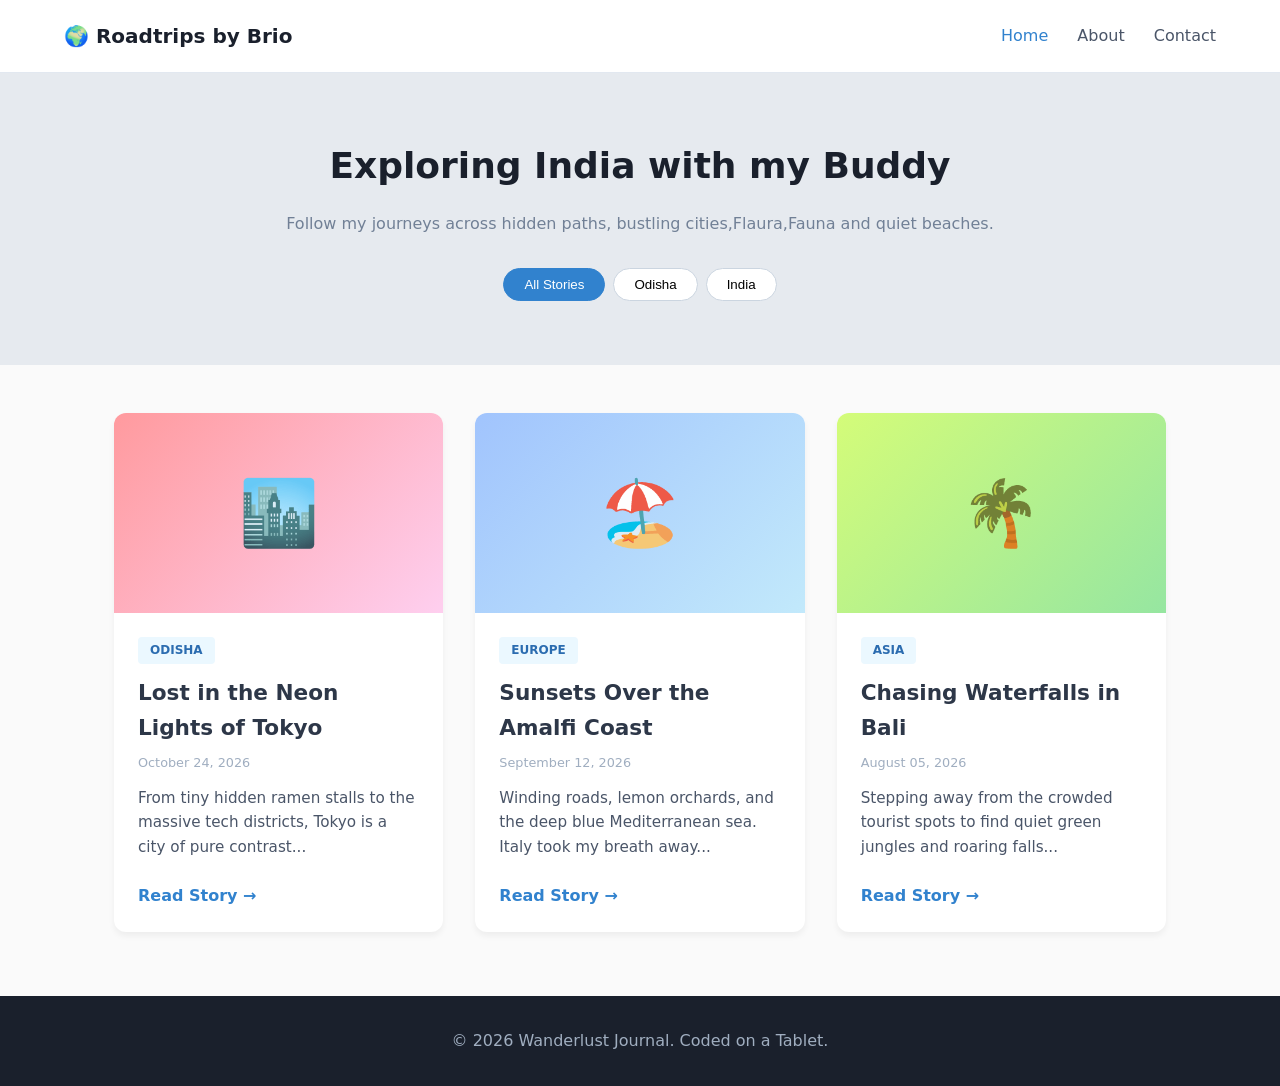
==== index.html @ 3a5d1b6c "Add files via upload" ====
<!DOCTYPE html>
<html lang="en">
<head>
    <meta charset="UTF-8">
    <meta name="viewport" content="width=device-width, initial-scale=1.0">
    <title>My Wanderlust Journal</title>
    <link rel="stylesheet" href="style.css">
</head>
<body>

    <!-- Header & Navigation -->
    <header>
        <div class="logo">🌍 Roadtrips by Brio</div>
        <nav>
            <a href="index.html" class="active">Home</a>
            <a href="#about">About</a>
            <a href="#contact">Contact</a>
        </nav>
    </header>

    <!-- Hero Section -->
    <section class="hero">
        <h1>Exploring India with my Buddy</h1>
        <p>Follow my journeys across hidden paths, bustling cities,Flaura,Fauna and quiet beaches.</p>
        <div class="filter-controls">
            <button class="filter-btn active" data-target="all">All Stories</button>
            <button class="filter-btn" data-target="odisha">Odisha</button>
            <button class="filter-btn" data-target="india">India</button>
        </div>
    </section>

    <!-- Blog Grid -->
    <main class="blog-container">
        <!-- Blog Post 1 -->
        <article class="blog-card" data-category="odisha">
            <div class="card-image bg-tokyo">🏙️</div>
            <div class="card-content">
                <span class="tag">Odisha</span>
                <h2>Lost in the Neon Lights of Tokyo</h2>
                <p class="date">October 24, 2026</p>
                <p class="excerpt">From tiny hidden ramen stalls to the massive tech districts, Tokyo is a city of pure contrast...</p>
                <a href="puducherry_ooty_trip.html" class="read-more">Read Story →</a>
            </div>
        </article>

        <!-- Blog Post 2 -->
        <article class="blog-card" data-category="europe">
            <div class="card-image bg-amalfi">🏖️</div>
            <div class="card-content">
                <span class="tag">Europe</span>
                <h2>Sunsets Over the Amalfi Coast</h2>
                <p class="date">September 12, 2026</p>
                <p class="excerpt">Winding roads, lemon orchards, and the deep blue Mediterranean sea. Italy took my breath away...</p>
                <a href="#" class="read-more">Read Story →</a>
            </div>
        </article>

        <!-- Blog Post 3 -->
        <article class="blog-card" data-category="asia">
            <div class="card-image bg-bali">🌴</div>
            <div class="card-content">
                <span class="tag">Asia</span>
                <h2>Chasing Waterfalls in Bali</h2>
                <p class="date">August 05, 2026</p>
                <p class="excerpt">Stepping away from the crowded tourist spots to find quiet green jungles and roaring falls...</p>
                <a href="#" class="read-more">Read Story →</a>
            </div>
        </article>
    </main>

    <!-- Footer -->
    <footer>
        <p>&copy; 2026 Wanderlust Journal. Coded on a Tablet.</p>
    </footer>

    <script src="script.js"></script>
</body>
</html>
---- style.css ----
* {
    box-sizing: border-box;
    margin: 0;
    padding: 0;
}

body {
    font-family: system-ui, -apple-system, sans-serif;
    background-color: #fafafa;
    color: #2d3748;
    line-height: 1.6;
}

/* Header & Nav */
header {
    background: #fff;
    display: flex;
    justify-content: space-between;
    align-items: center;
    padding: 1.25rem 5%;
    border-bottom: 1px solid #e2e8f0;
    position: sticky;
    top: 0;
    z-index: 100;
}

.logo {
    font-size: 1.25rem;
    font-weight: 700;
    color: #1a202c;
}

nav a {
    text-decoration: none;
    color: #4a5568;
    margin-left: 1.5rem;
    font-weight: 500;
    transition: color 0.2s;
}

nav a:hover, nav a.active {
    color: #3182ce;
}

/* Hero Section */
.hero {
    background: linear-gradient(rgba(0,0,0,0.03), rgba(0,0,0,0.03)), #edf2f7;
    text-align: center;
    padding: 4rem 1rem;
}

.hero h1 {
    font-size: 2.25rem;
    color: #1a202c;
    margin-bottom: 1rem;
}

.hero p {
    color: #718096;
    margin-bottom: 2rem;
}

.filter-controls {
    display: flex;
    justify-content: center;
    gap: 0.5rem;
}

.filter-btn {
    background: #fff;
    border: 1px solid #cbd5e0;
    padding: 0.5rem 1.25rem;
    border-radius: 20px;
    cursor: pointer;
    font-weight: 500;
}

.filter-btn.active {
    background: #3182ce;
    color: white;
    border-color: #3182ce;
}

/* Blog Grid */
.blog-container {
    max-width: 1100px;
    margin: 3rem auto;
    padding: 0 1.5rem;
    display: grid;
    grid-template-columns: repeat(auto-fit, minmax(300px, 1fr));
    gap: 2rem;
}

.blog-card {
    background: #fff;
    border-radius: 12px;
    overflow: hidden;
    box-shadow: 0 4px 6px rgba(0,0,0,0.05);
    transition: transform 0.2s;
    display: flex;
    flex-direction: column;
}

.blog-card:hover {
    transform: translateY(-4px);
}

.card-image {
    height: 200px;
    background: #e2e8f0;
    display: flex;
    align-items: center;
    justify-content: center;
    font-size: 4rem;
}

/* Placeholder gradient backgrounds */
.bg-tokyo { background: linear-gradient(135deg, #ff9a9e, #fecfef); }
.bg-amalfi { background: linear-gradient(135deg, #a1c4fd, #c2e9fb); }
.bg-bali { background: linear-gradient(135deg, #d4fc79, #96e6a1); }

.card-content {
    padding: 1.5rem;
    display: flex;
    flex-direction: column;
    flex-grow: 1;
}

.tag {
    align-self: flex-start;
    background: #ebf8ff;
    color: #2b6cb0;
    font-size: 0.75rem;
    font-weight: 700;
    padding: 0.25rem 0.75rem;
    border-radius: 4px;
    text-transform: uppercase;
    margin-bottom: 0.75rem;
}

.blog-card h2 {
    font-size: 1.35rem;
    margin-bottom: 0.5rem;
    color: #2d3748;
}

.date {
    font-size: 0.8rem;
    color: #a0aec0;
    margin-bottom: 0.75rem;
}

.excerpt {
    color: #4a5568;
    font-size: 0.95rem;
    margin-bottom: 1.5rem;
    flex-grow: 1;
}

.read-more {
    text-decoration: none;
    color: #3182ce;
    font-weight: 600;
}

.read-more:hover {
    text-decoration: underline;
}

/* Hide utility class */
.hidden-card {
    display: none !important;
}

/* Footer */
footer {
    text-align: center;
    padding: 2rem;
    background: #1a202c;
    color: #a0aec0;
    margin-top: 4rem;
}

/* Individual Article Page Styles */
.article-container {
    max-width: 800px;
    margin: 2rem auto;
    padding: 0 1.5rem;
}

.back-link {
    display: inline-block;
    text-decoration: none;
    color: #3182ce;
    font-weight: 500;
    margin-bottom: 1.5rem;
    transition: transform 0.2s;
}

.back-link:hover {
    transform: translateX(-4px);
}

.full-post h1 {
    font-size: 2.5rem;
    color: #1a202c;
    line-height: 1.2;
    margin: 0.5rem 0 1rem 0;
}

.article-hero {
    height: 350px;
    border-radius: 12px;
    display: flex;
    align-items: center;
    justify-content: center;
    font-size: 6rem;
    margin: 2rem 0;
}

.article-body h3 {
    font-size: 1.5rem;
    color: #2d3748;
    margin: 2rem 0 1rem 0;
}

.article-body p {
    font-size: 1.1rem;
    color: #4a5568;
    line-height: 1.8;
    margin-bottom: 1.5rem;
}
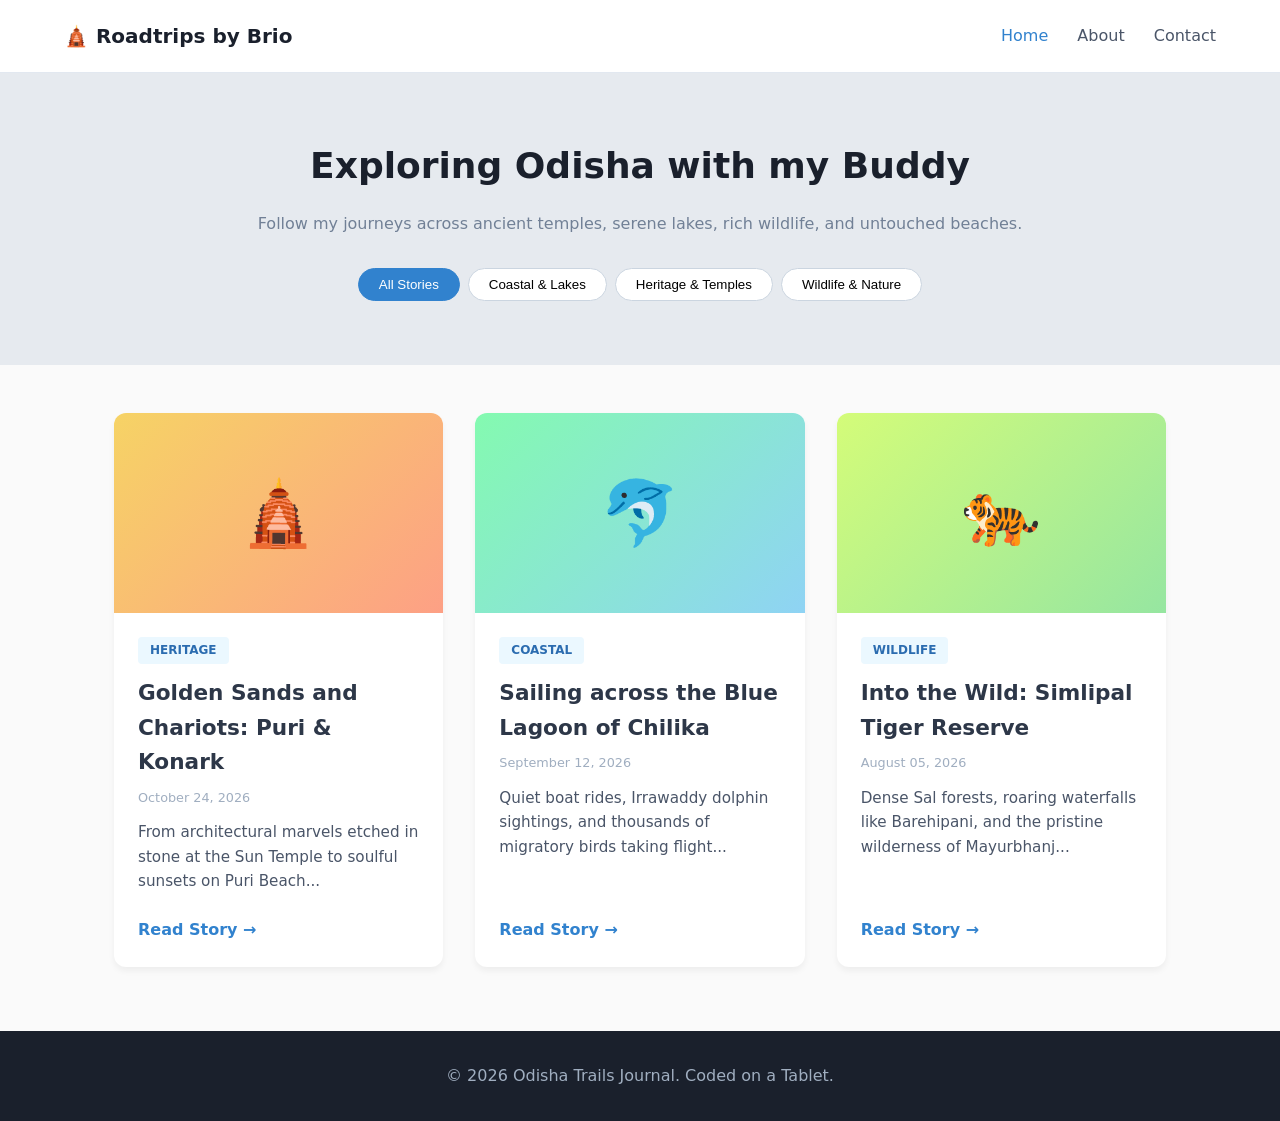
==== commit 24c2a0dd: "Add files via upload" ====
--- a/index.html
+++ b/index.html
@@ -3,14 +3,14 @@
 <head>
     <meta charset="UTF-8">
     <meta name="viewport" content="width=device-width, initial-scale=1.0">
-    <title>My Wanderlust Journal</title>
+    <title>Odisha Trails - Travel Journal</title>
     <link rel="stylesheet" href="style.css">
 </head>
 <body>
 
     <!-- Header & Navigation -->
     <header>
-        <div class="logo">🌍 Roadtrips by Brio</div>
+        <div class="logo">🛕 Roadtrips by Brio</div>
         <nav>
             <a href="index.html" class="active">Home</a>
             <a href="#about">About</a>
@@ -20,49 +20,50 @@
 
     <!-- Hero Section -->
     <section class="hero">
-        <h1>Exploring India with my Buddy</h1>
-        <p>Follow my journeys across hidden paths, bustling cities,Flaura,Fauna and quiet beaches.</p>
+        <h1>Exploring Odisha with my Buddy</h1>
+        <p>Follow my journeys across ancient temples, serene lakes, rich wildlife, and untouched beaches.</p>
         <div class="filter-controls">
             <button class="filter-btn active" data-target="all">All Stories</button>
-            <button class="filter-btn" data-target="odisha">Odisha</button>
-            <button class="filter-btn" data-target="india">India</button>
+            <button class="filter-btn" data-target="coastal">Coastal & Lakes</button>
+            <button class="filter-btn" data-target="heritage">Heritage & Temples</button>
+            <button class="filter-btn" data-target="wildlife">Wildlife & Nature</button>
         </div>
     </section>
 
     <!-- Blog Grid -->
     <main class="blog-container">
         <!-- Blog Post 1 -->
-        <article class="blog-card" data-category="odisha">
-            <div class="card-image bg-tokyo">🏙️</div>
+        <article class="blog-card" data-category="heritage">
+            <div class="card-image bg-konark">🛕</div>
             <div class="card-content">
-                <span class="tag">Odisha</span>
-                <h2>Lost in the Neon Lights of Tokyo</h2>
+                <span class="tag">Heritage</span>
+                <h2>Golden Sands and Chariots: Puri & Konark</h2>
                 <p class="date">October 24, 2026</p>
-                <p class="excerpt">From tiny hidden ramen stalls to the massive tech districts, Tokyo is a city of pure contrast...</p>
-                <a href="puducherry_ooty_trip.html" class="read-more">Read Story →</a>
+                <p class="excerpt">From architectural marvels etched in stone at the Sun Temple to soulful sunsets on Puri Beach...</p>
+                <a href="puri_konark_trip.html" class="read-more">Read Story →</a>
             </div>
         </article>
 
         <!-- Blog Post 2 -->
-        <article class="blog-card" data-category="europe">
-            <div class="card-image bg-amalfi">🏖️</div>
+        <article class="blog-card" data-category="coastal">
+            <div class="card-image bg-chilika">🐬</div>
             <div class="card-content">
-                <span class="tag">Europe</span>
-                <h2>Sunsets Over the Amalfi Coast</h2>
+                <span class="tag">Coastal</span>
+                <h2>Sailing across the Blue Lagoon of Chilika</h2>
                 <p class="date">September 12, 2026</p>
-                <p class="excerpt">Winding roads, lemon orchards, and the deep blue Mediterranean sea. Italy took my breath away...</p>
+                <p class="excerpt">Quiet boat rides, Irrawaddy dolphin sightings, and thousands of migratory birds taking flight...</p>
                 <a href="#" class="read-more">Read Story →</a>
             </div>
         </article>
 
         <!-- Blog Post 3 -->
-        <article class="blog-card" data-category="asia">
-            <div class="card-image bg-bali">🌴</div>
+        <article class="blog-card" data-category="wildlife">
+            <div class="card-image bg-simlipal">🐅</div>
             <div class="card-content">
-                <span class="tag">Asia</span>
-                <h2>Chasing Waterfalls in Bali</h2>
+                <span class="tag">Wildlife</span>
+                <h2>Into the Wild: Simlipal Tiger Reserve</h2>
                 <p class="date">August 05, 2026</p>
-                <p class="excerpt">Stepping away from the crowded tourist spots to find quiet green jungles and roaring falls...</p>
+                <p class="excerpt">Dense Sal forests, roaring waterfalls like Barehipani, and the pristine wilderness of Mayurbhanj...</p>
                 <a href="#" class="read-more">Read Story →</a>
             </div>
         </article>
@@ -70,9 +71,9 @@
 
     <!-- Footer -->
     <footer>
-        <p>&copy; 2026 Wanderlust Journal. Coded on a Tablet.</p>
+        <p>&copy; 2026 Odisha Trails Journal. Coded on a Tablet.</p>
     </footer>
 
     <script src="script.js"></script>
 </body>
-</html>+</html>
--- a/style.css
+++ b/style.css
@@ -64,6 +64,7 @@
     display: flex;
     justify-content: center;
     gap: 0.5rem;
+    flex-wrap: wrap;
 }
 
 .filter-btn {
@@ -114,10 +115,10 @@
     font-size: 4rem;
 }
 
-/* Placeholder gradient backgrounds */
-.bg-tokyo { background: linear-gradient(135deg, #ff9a9e, #fecfef); }
-.bg-amalfi { background: linear-gradient(135deg, #a1c4fd, #c2e9fb); }
-.bg-bali { background: linear-gradient(135deg, #d4fc79, #96e6a1); }
+/* Odisha theme gradient backgrounds */
+.bg-konark { background: linear-gradient(135deg, #f6d365, #fda085); }
+.bg-chilika { background: linear-gradient(135deg, #84fab0, #8fd3f4); }
+.bg-simlipal { background: linear-gradient(135deg, #d4fc79, #96e6a1); }
 
 .card-content {
     padding: 1.5rem;
@@ -229,4 +230,4 @@
     color: #4a5568;
     line-height: 1.8;
     margin-bottom: 1.5rem;
-}+}
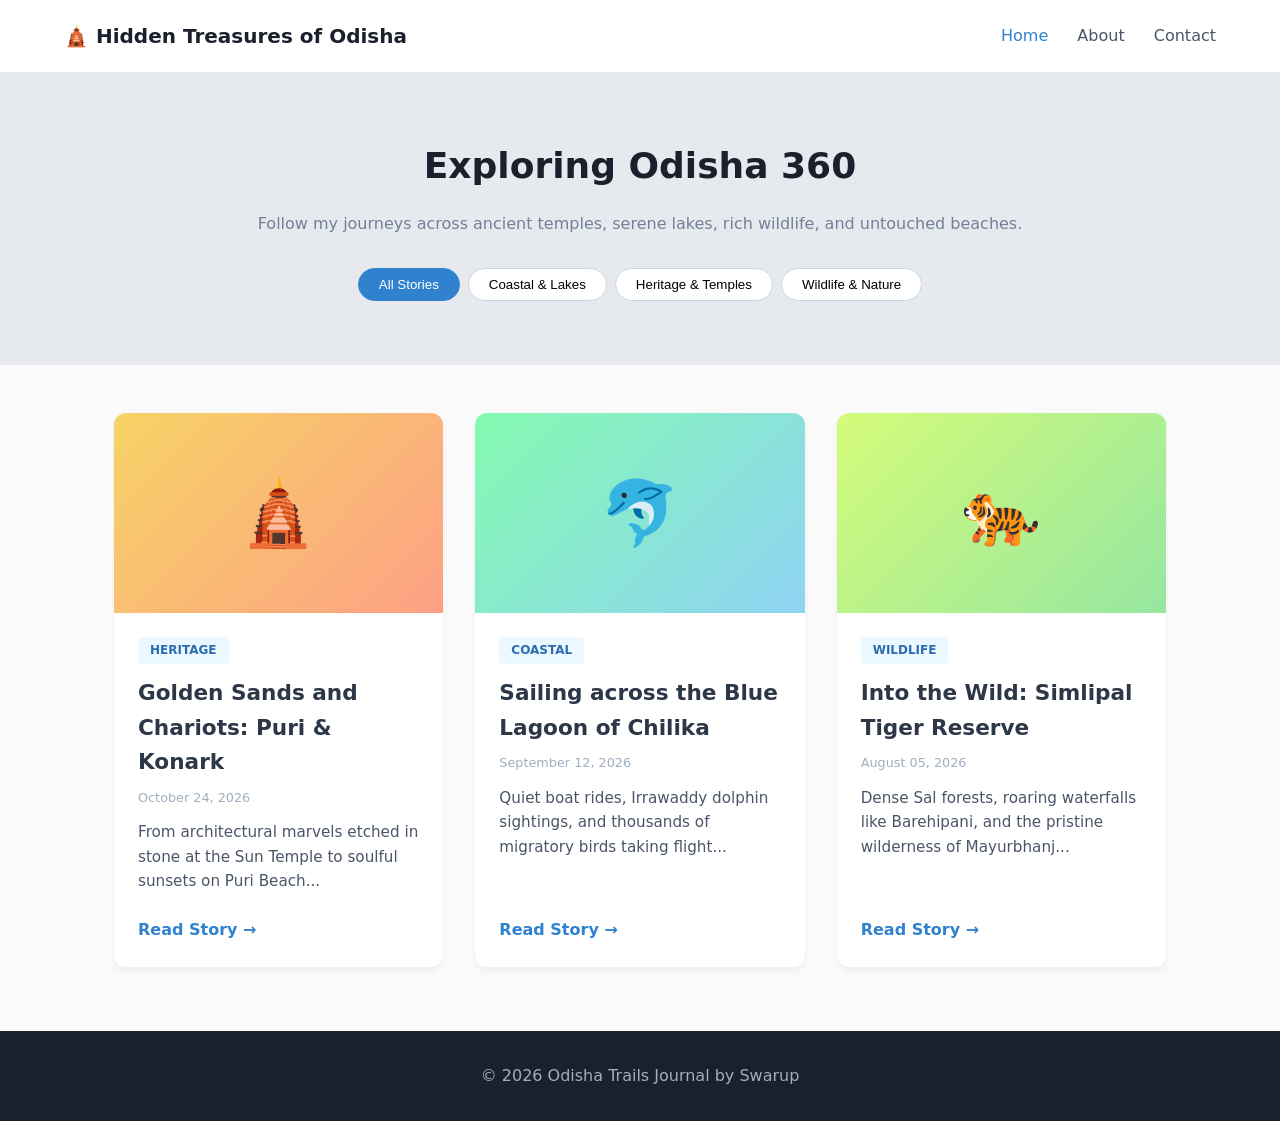
==== commit 0278102d: "Add files via upload" ====
--- a/index.html
+++ b/index.html
@@ -10,7 +10,7 @@
 
     <!-- Header & Navigation -->
     <header>
-        <div class="logo">🛕 Roadtrips by Brio</div>
+        <div class="logo">🛕 Hidden Treasures of Odisha</div>
         <nav>
             <a href="index.html" class="active">Home</a>
             <a href="#about">About</a>
@@ -20,7 +20,7 @@
 
     <!-- Hero Section -->
     <section class="hero">
-        <h1>Exploring Odisha with my Buddy</h1>
+        <h1>Exploring Odisha 360</h1>
         <p>Follow my journeys across ancient temples, serene lakes, rich wildlife, and untouched beaches.</p>
         <div class="filter-controls">
             <button class="filter-btn active" data-target="all">All Stories</button>
@@ -71,7 +71,7 @@
 
     <!-- Footer -->
     <footer>
-        <p>&copy; 2026 Odisha Trails Journal. Coded on a Tablet.</p>
+        <p>&copy; 2026 Odisha Trails Journal by Swarup</p>
     </footer>
 
     <script src="script.js"></script>
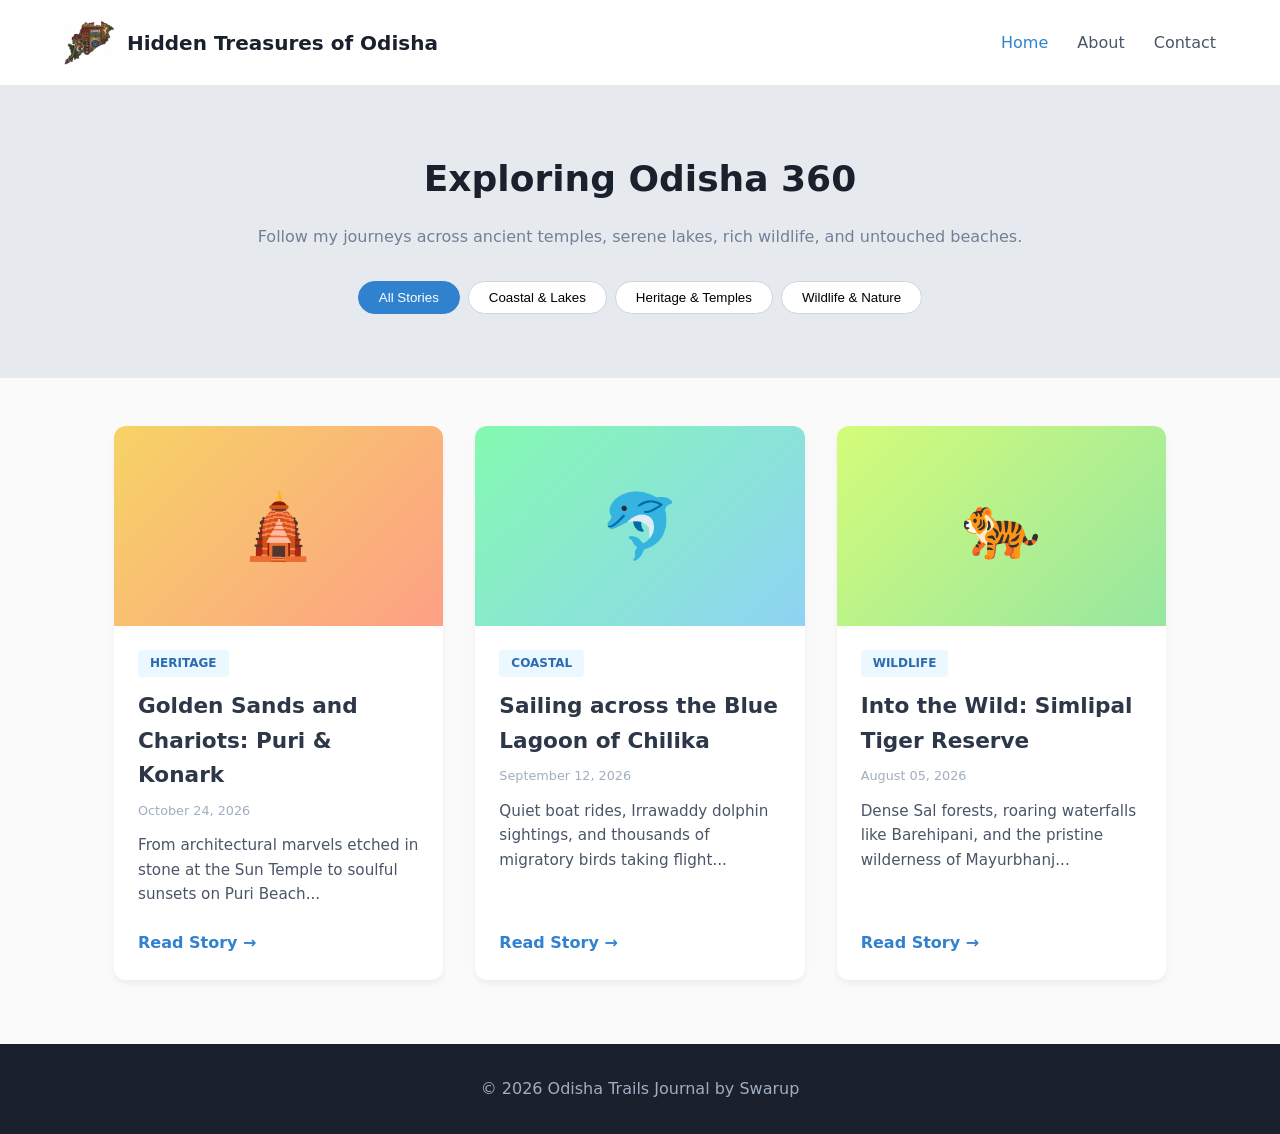
==== commit 2a598109: "Add files via upload" ====
--- a/index.html
+++ b/index.html
@@ -10,7 +10,10 @@
 
     <!-- Header & Navigation -->
     <header>
-        <div class="logo">🛕 Hidden Treasures of Odisha</div>
+        <div class="logo">
+          <img src="Odisha_Treasure.png" alt="Odisha Map Logo" class="logo-img">
+          <span>Hidden Treasures of Odisha</span>
+        </div>
         <nav>
             <a href="index.html" class="active">Home</a>
             <a href="#about">About</a>
--- a/style.css
+++ b/style.css
@@ -231,3 +231,18 @@
     line-height: 1.8;
     margin-bottom: 1.5rem;
 }
+
+.logo {
+    display: flex;
+    align-items: center;
+    gap: 0.75rem;
+    font-size: 1.25rem;
+    font-weight: 700;
+    color: #1a202c;
+}
+
+.logo-img {
+    height: 45px;
+    width: auto;
+    object-fit: contain;
+}
